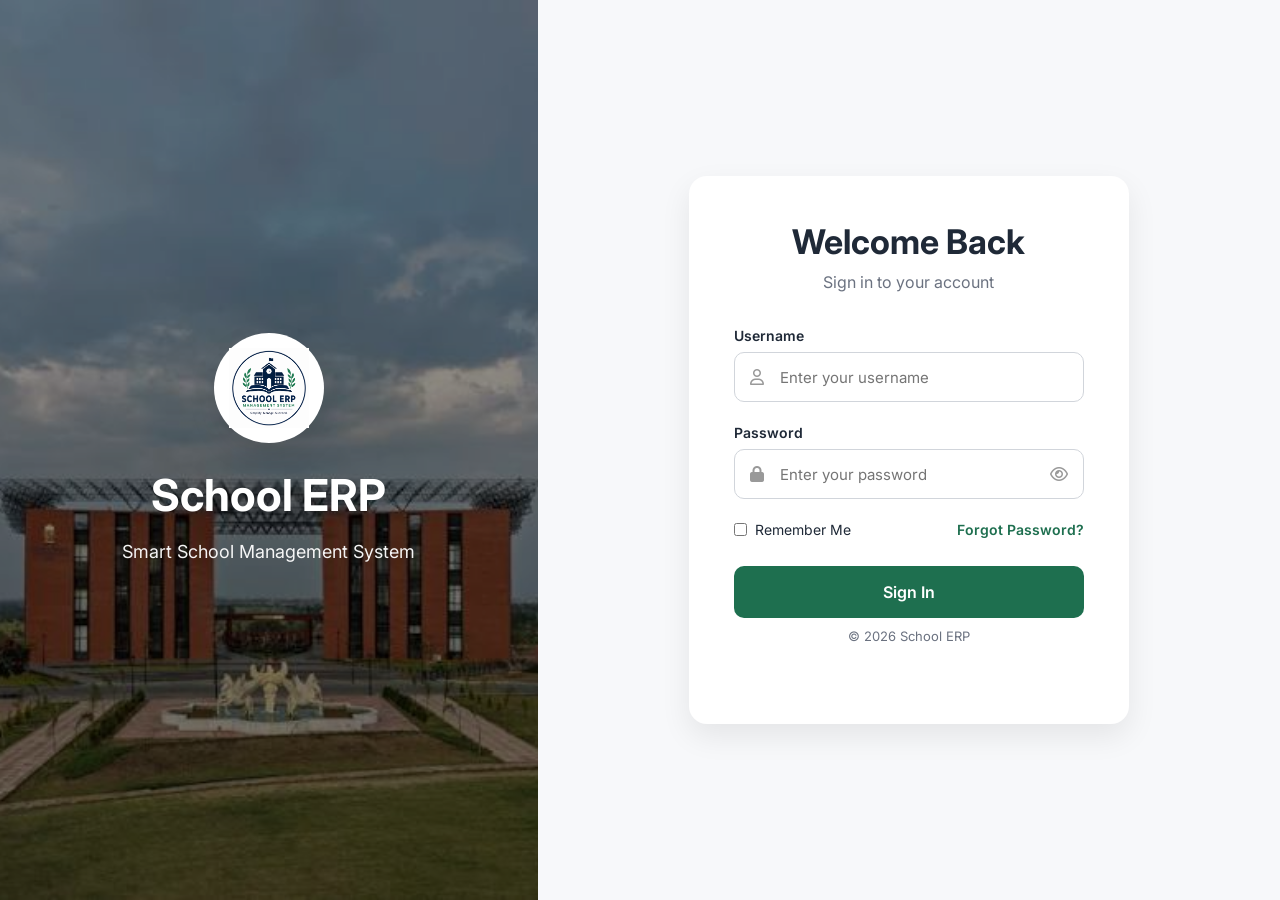
==== index.html @ 72556e14 "Initial frontend commit" ====
<!DOCTYPE html>
<html lang="en">
<head>

    <meta charset="UTF-8">
    <meta name="viewport" content="width=device-width, initial-scale=1.0">

    <title>School ERP Login</title>

    <link rel="preconnect" href="https://fonts.googleapis.com">

    <link rel="preconnect" href="https://fonts.gstatic.com" crossorigin>

    <link href="https://fonts.googleapis.com/css2?family=Inter:wght@300;400;500;600;700&display=swap" rel="stylesheet">

    <link rel="stylesheet" href="css/style.css">
    <link rel="stylesheet" href="css/login.css">
    <link rel="stylesheet"
href="https://cdnjs.cloudflare.com/ajax/libs/font-awesome/6.7.2/css/all.min.css">

</head>

<body>

<div class="login-container">

    <!-- Left Side -->

    <div class="login-left">

        <div class="overlay">

            <div class="brand">

                <div class="logo-circle">
    <img src="assets/logo.png" alt="School ERP Logo">
</div>

                <h1>School ERP</h1>

                <p>Smart School Management System</p>

            </div>

        </div>

    </div>


    <!-- Right Side -->

    <div class="login-right">

        <div class="login-card">

            <h2>Welcome Back</h2>

            <p>Sign in to your account</p>


            <form id="loginForm">

                <div class="form-group">

<label>Username</label>

<div class="input-box">

<i class="fa-regular fa-user"></i>

<input
type="text"
id="username"
placeholder="Enter your username">

</div>

</div>


                <div class="form-group">

<label>Password</label>

<div class="input-box">

<i class="fa-solid fa-lock"></i>

<input
type="password"
id="password"
placeholder="Enter your password">

<i class="fa-regular fa-eye eye"></i>

</div>

</div>


                <div class="remember">

                    <label>

                        <input type="checkbox">

                        Remember Me

                    </label>

                    <a href="#">Forgot Password?</a>

                </div>

                <button type="submit">

                    Sign In

                </button>

            </form>

            <p class="copyright">

                © 2026 School ERP

            </p>

        </div>

    </div>

</div>

<script src="JS/api.js"></script>
<script src="JS/login.js"></script>

</body>
</html>
---- css/style.css ----
*{
    margin:0;
    padding:0;
    box-sizing:border-box;
}

:root{

    --primary:#1E6F4F;
    --primary-dark:#16553C;

    --background:#F6F8FB;

    --card:#ffffff;

    --text:#1F2937;

    --border:#E5E7EB;

    --sidebar:#1F2937;

    --shadow:0 12px 30px rgba(0,0,0,.08);

}

body{

    font-family:'Inter',sans-serif;

    background:var(--background);

    color:var(--text);

}

a{

    text-decoration:none;

    color:inherit;

}

button{

    font-family:inherit;

}

input{

    font-family:inherit;

}
.login-container{

    width:100%;

    min-height:100vh;

    display:grid;

    grid-template-columns:40% 60%;

}
.login-left{

    background-image:url("../assets/school image.jpg");

    background-size:cover;

    background-position:center;

    position:relative;

}
.overlay{

    width:100%;

    height:100%;

    background:rgba(0,0,0,.35);

    display:flex;

    justify-content:center;

    align-items:center;

    text-align:center;

    color:white;

}
.brand h1{

    font-size:42px;

    margin-top:25px;

    font-weight:700;

}

.brand p{

    margin-top:15px;

    font-size:20px;

    opacity:.9;

}
.logo-circle{

    width:120px;

    height:120px;

    background:white;

    border-radius:50%;

    display:flex;

    justify-content:center;

    align-items:center;

    font-size:55px;

    margin:auto;

    color:var(--primary);

}
.login-right{

    display:flex;

    justify-content:center;

    align-items:center;

    padding:70px;

}
.login-card{

    width:430px;

    background:white;

    border-radius:18px;

    padding:45px;

    box-shadow:var(--shadow);

}
.login-card h2{

    text-align:center;

    font-size:36px;

}

.login-card p{

    text-align:center;

    color:#777;

    margin-top:10px;

    margin-bottom:35px;

}
---- css/login.css ----
.login-container{
    display:grid;
    grid-template-columns:42% 58%;
    min-height:100vh;
}

/* Left */

.login-left{
    background:url("../assets/school image.jpg") center center/cover no-repeat;
    position:relative;
}

.overlay{
    width:100%;
    height:100%;
    background:rgba(0,0,0,.45);
    display:flex;
    justify-content:center;
    align-items:center;
    text-align:center;
    color:#fff;
    padding:40px;
}

.brand{
    max-width:420px;
}

.logo-circle{
    width:110px;
    height:110px;
    border-radius:50%;
    background:#fff;
    color:var(--primary);
    display:flex;
    justify-content:center;
    align-items:center;
    margin:0 auto 25px;
    font-size:52px;
    box-shadow:var(--shadow);
}

.brand h1{
    font-size:44px;
    font-weight:700;
    margin-bottom:15px;
}

.brand p{
    font-size:18px;
    line-height:1.7;
    opacity:.95;
}

/* Right */

.login-right{
    display:flex;
    justify-content:center;
    align-items:center;
    background:#f7f8fa;
    padding:60px;
}

.login-card{
    width:440px;
    background:#fff;
    border-radius:18px;
    box-shadow:var(--shadow);
    padding:45px;
}

.login-card h2{
    font-size:34px;
    text-align:center;
    margin-bottom:8px;
}

.login-card>p{
    text-align:center;
    color:#6b7280;
    margin-bottom:35px;
}

/* Form */

.form-group{
    margin-bottom:22px;
}

.form-group label{
    display:block;
    margin-bottom:8px;
    font-size:14px;
    font-weight:600;
}

.form-group input{
    width:100%;
    height:50px;
    border:1px solid #d1d5db;
    border-radius:10px;
    padding:0 16px;
    font-size:15px;
    transition:.25s;
    background:#fff;
}

.form-group input:focus{
    outline:none;
    border-color:var(--primary);
}

/* Remember */

.remember{
    display:flex;
    justify-content:space-between;
    align-items:center;
    margin-bottom:28px;
    font-size:14px;
}

.remember label{
    display:flex;
    align-items:center;
    gap:8px;
}

.remember a{
    color:var(--primary);
    font-weight:600;
}

.remember a:hover{
    text-decoration:underline;
}

/* Button */

button{
    width:100%;
    height:52px;
    border:none;
    border-radius:10px;
    background:var(--primary);
    color:#fff;
    font-size:16px;
    font-weight:600;
    cursor:pointer;
    transition:.25s;
}

button:hover{
    background:var(--primary-dark);
}

.copyright{
    margin-top:28px;
    text-align:center;
    color:#9ca3af;
    font-size:13px;
}

/* Responsive */

@media(max-width:900px){

.login-container{

grid-template-columns:1fr;

}

.login-left{

display:none;

}

.login-right{

padding:30px;

}

.login-card{

width:100%;

max-width:450px;

}

}
.input-box{

position:relative;

}

.input-box input{

padding-left:45px;

padding-right:45px;

}

.input-box i:first-child{

position:absolute;

left:16px;

top:50%;

transform:translateY(-50%);

color:#999;

}

.eye{

position:absolute;

right:16px;

top:50%;

transform:translateY(-50%);

cursor:pointer;

color:#999;

}
.logo-circle img{
    width:80px;
    height:80px;
    object-fit:contain;
}
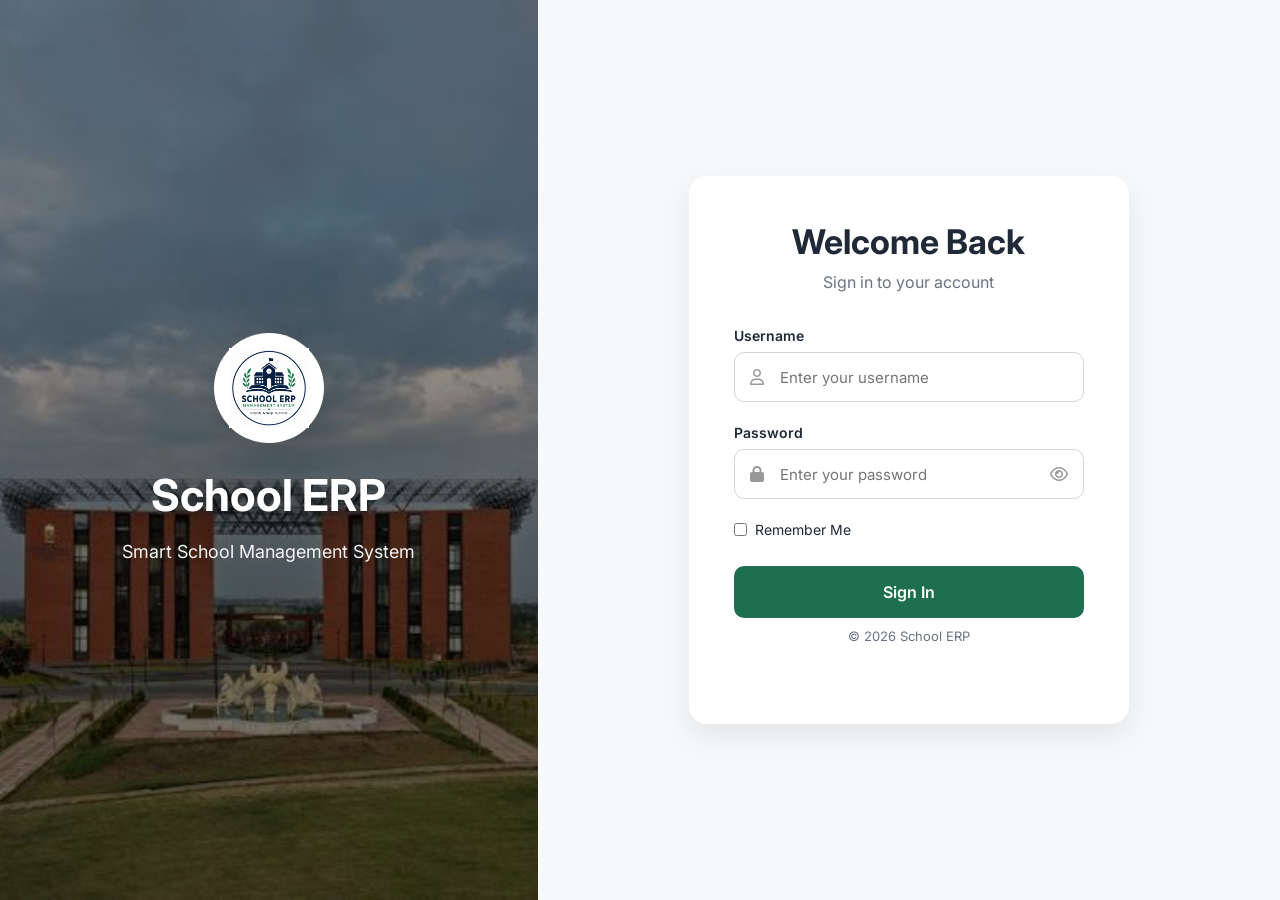
==== commit 3edc29ed: "Improve login experience, responsive UI and sidebar" ====
--- a/index.html
+++ b/index.html
@@ -17,6 +17,7 @@
     <link rel="stylesheet" href="css/login.css">
     <link rel="stylesheet"
 href="https://cdnjs.cloudflare.com/ajax/libs/font-awesome/6.7.2/css/all.min.css">
+<link rel="stylesheet" href="css/responsive.css">
 
 </head>
 
@@ -108,7 +109,7 @@
 
                     </label>
 
-                    <a href="#">Forgot Password?</a>
+                    
 
                 </div>
 
@@ -131,9 +132,28 @@
     </div>
 
 </div>
+<!-- Loading Popup -->
+<div id="loadingPopup" class="loading-popup">
 
-<script src="JS/api.js"></script>
-<script src="JS/login.js"></script>
+    <div class="loading-box">
 
+        <div class="spinner"></div>
+
+        <h2 id="loadingTitle">Starting the server...</h2>
+
+        <p id="loadingMessage">
+            Please wait while we wake up the server.
+        </p>
+
+        <small>
+            This usually takes 20–40 seconds if the server has been idle.
+        </small>
+
+    </div>
+
+</div>
+<script src="js/api.js"></script>
+<script src="js/login.js"></script>
+<script src="js/sidebar.js"></script>
 </body>
-</html>+</html>
--- a/css/login.css
+++ b/css/login.css
@@ -241,4 +241,103 @@
     width:80px;
     height:80px;
     object-fit:contain;
+}
+/* ===========================
+   Loading Popup
+=========================== */
+
+.loading-popup{
+
+    position:fixed;
+
+    inset:0;
+
+    background:rgba(0,0,0,.45);
+
+    display:none;
+
+    justify-content:center;
+
+    align-items:center;
+
+    z-index:9999;
+
+}
+
+.loading-popup.show{
+
+    display:flex;
+
+}
+
+.loading-box{
+
+    width:420px;
+
+    max-width:90%;
+
+    background:#fff;
+
+    border-radius:18px;
+
+    padding:35px;
+
+    text-align:center;
+
+    box-shadow:0 15px 40px rgba(0,0,0,.2);
+
+}
+
+.loading-box h2{
+
+    margin-top:20px;
+
+    margin-bottom:12px;
+
+    color:#1E6F4F;
+
+}
+
+.loading-box p{
+
+    color:#555;
+
+    margin-bottom:10px;
+
+}
+
+.loading-box small{
+
+    color:#888;
+
+    line-height:1.6;
+
+}
+
+.spinner{
+
+    width:70px;
+
+    height:70px;
+
+    margin:auto;
+
+    border:6px solid #e5e7eb;
+
+    border-top:6px solid #1E6F4F;
+
+    border-radius:50%;
+
+    animation:spin 1s linear infinite;
+
+}
+
+@keyframes spin{
+
+    100%{
+
+        transform:rotate(360deg);
+
+    }
+
 }
--- a/css/responsive.css
+++ b/css/responsive.css
@@ -0,0 +1,187 @@
+/* =========================================
+   RESPONSIVE DESIGN
+========================================= */
+
+/* ===============================
+   Tablet (992px)
+================================ */
+
+@media (max-width: 992px) {
+
+    .cards{
+        grid-template-columns:repeat(2,1fr);
+    }
+
+    .dashboard-bottom{
+        grid-template-columns:1fr;
+    }
+
+    .students-header{
+        flex-direction:column;
+        align-items:stretch;
+    }
+
+    .students-header select{
+        width:100%;
+    }
+
+    .add-btn{
+        justify-content:center;
+    }
+
+    .form-grid{
+        grid-template-columns:1fr;
+    }
+
+}
+
+/* ===============================
+   Mobile (768px)
+================================ */
+
+@media (max-width:768px){
+
+    .sidebar{
+        left:-260px;
+        width:260px;
+        z-index:1000;
+    }
+
+    .sidebar.show{
+        left:0;
+    }
+
+    .main-content{
+        margin-left:0;
+        padding:18px;
+    }
+
+    .cards{
+        grid-template-columns:1fr;
+    }
+
+    .dashboard-bottom{
+        grid-template-columns:1fr;
+    }
+
+    .topbar{
+        flex-direction:column;
+        align-items:flex-start;
+        gap:18px;
+    }
+
+    .profile{
+        width:100%;
+        justify-content:flex-end;
+    }
+
+    .students-header{
+        flex-direction:column;
+        gap:15px;
+    }
+
+    .search-box{
+        width:100%;
+    }
+
+    .students-header select{
+        width:100%;
+    }
+
+    .add-btn{
+        width:100%;
+        justify-content:center;
+    }
+
+    .student-table{
+        overflow-x:auto;
+    }
+
+    table{
+        min-width:800px;
+    }
+
+    .form-card{
+        padding:20px;
+    }
+
+    .form-grid{
+        grid-template-columns:1fr;
+    }
+
+    .form-buttons{
+        flex-direction:column;
+    }
+
+    .cancel-btn,
+    .save-btn{
+        width:100%;
+    }
+
+    .coming-card{
+        padding:30px 20px;
+    }
+
+}
+
+/* ===============================
+   Small Mobile (480px)
+================================ */
+
+@media (max-width:480px){
+
+    .topbar h1{
+        font-size:24px;
+    }
+
+    .card{
+        padding:18px;
+    }
+
+    .card h2{
+        font-size:24px;
+    }
+
+    .logo span{
+        font-size:18px;
+    }
+
+    .avatar{
+        width:38px;
+        height:38px;
+    }
+
+    .page-header h2{
+        font-size:24px;
+    }
+
+    .coming-card h2{
+        font-size:24px;
+    }
+
+}
+@media (max-width:768px){
+
+    .topbar{
+        flex-direction:row;
+        justify-content:space-between;
+        align-items:flex-start;
+        flex-wrap:wrap;
+    }
+
+    .profile{
+        margin-top:10px;
+    }
+
+}
+@media (max-width:768px){
+
+    .card{
+        padding:16px;
+    }
+
+    .card h2{
+        font-size:24px;
+    }
+
+}
